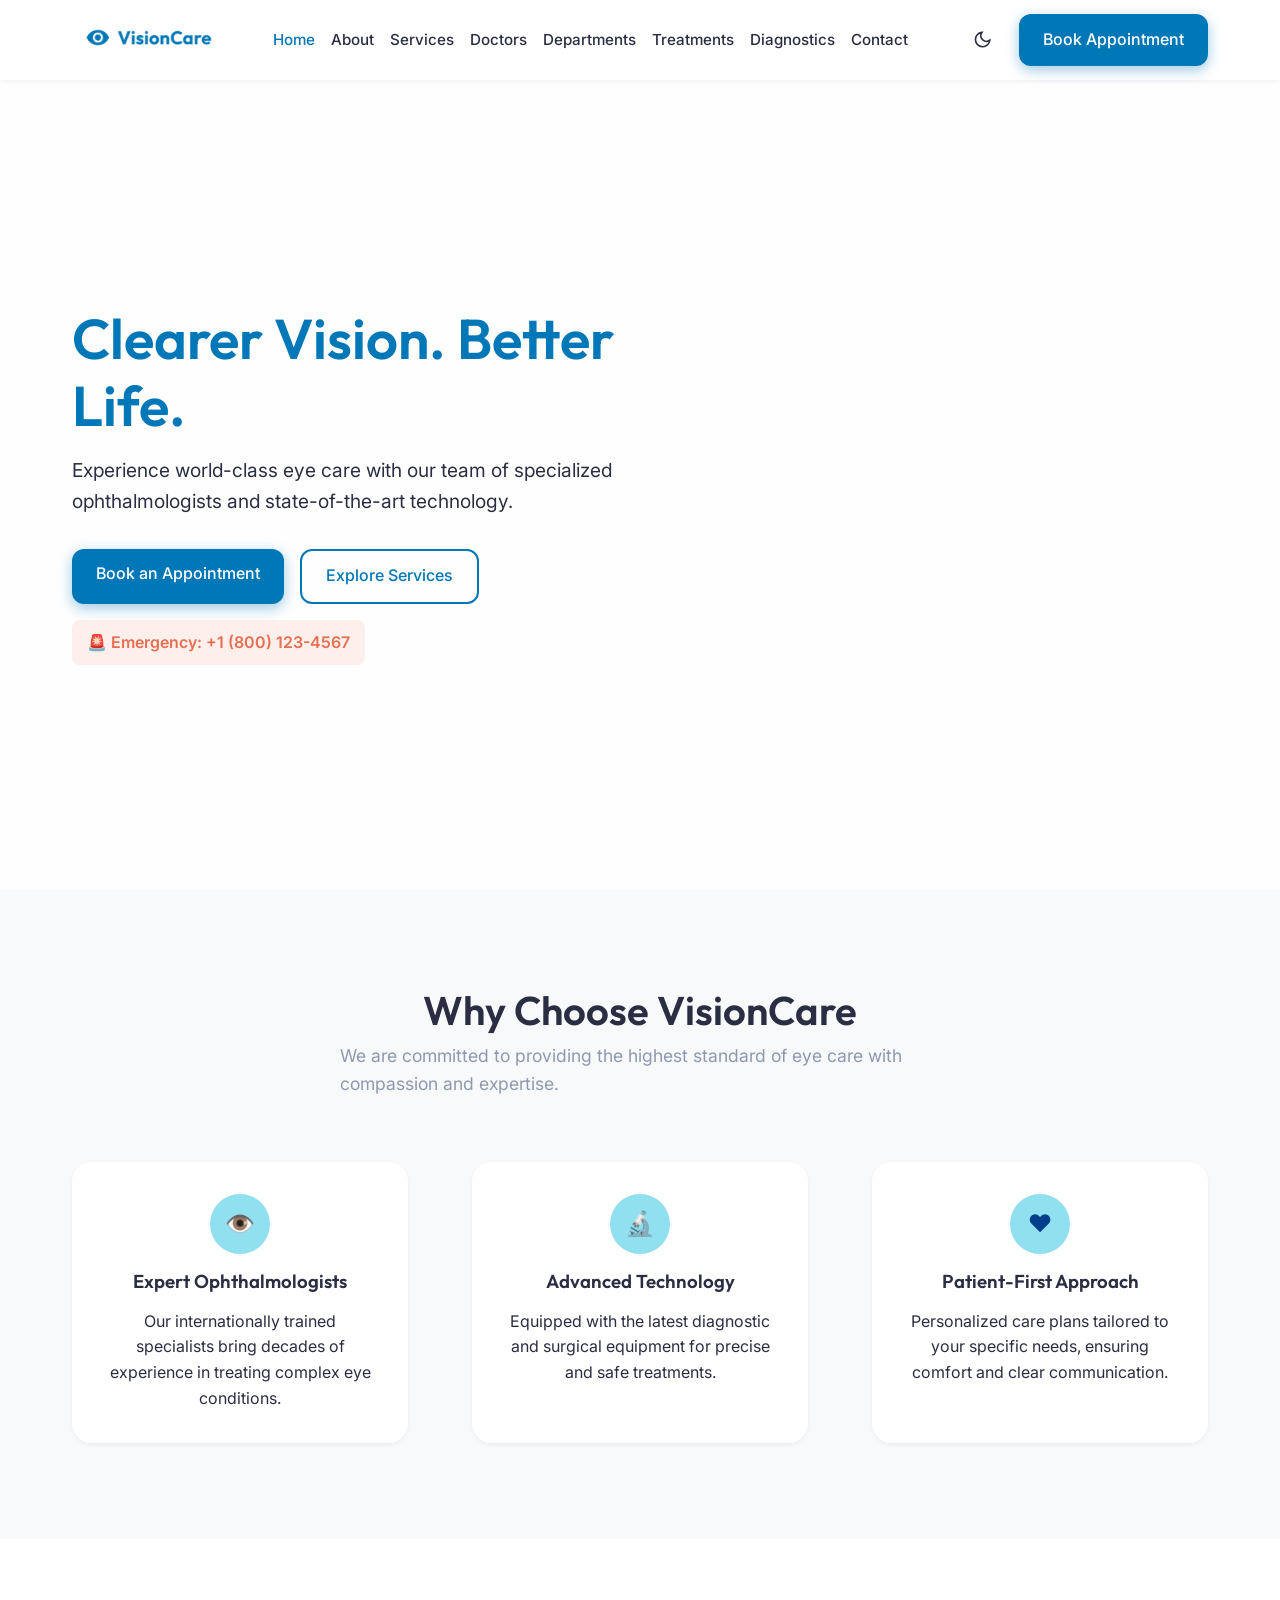
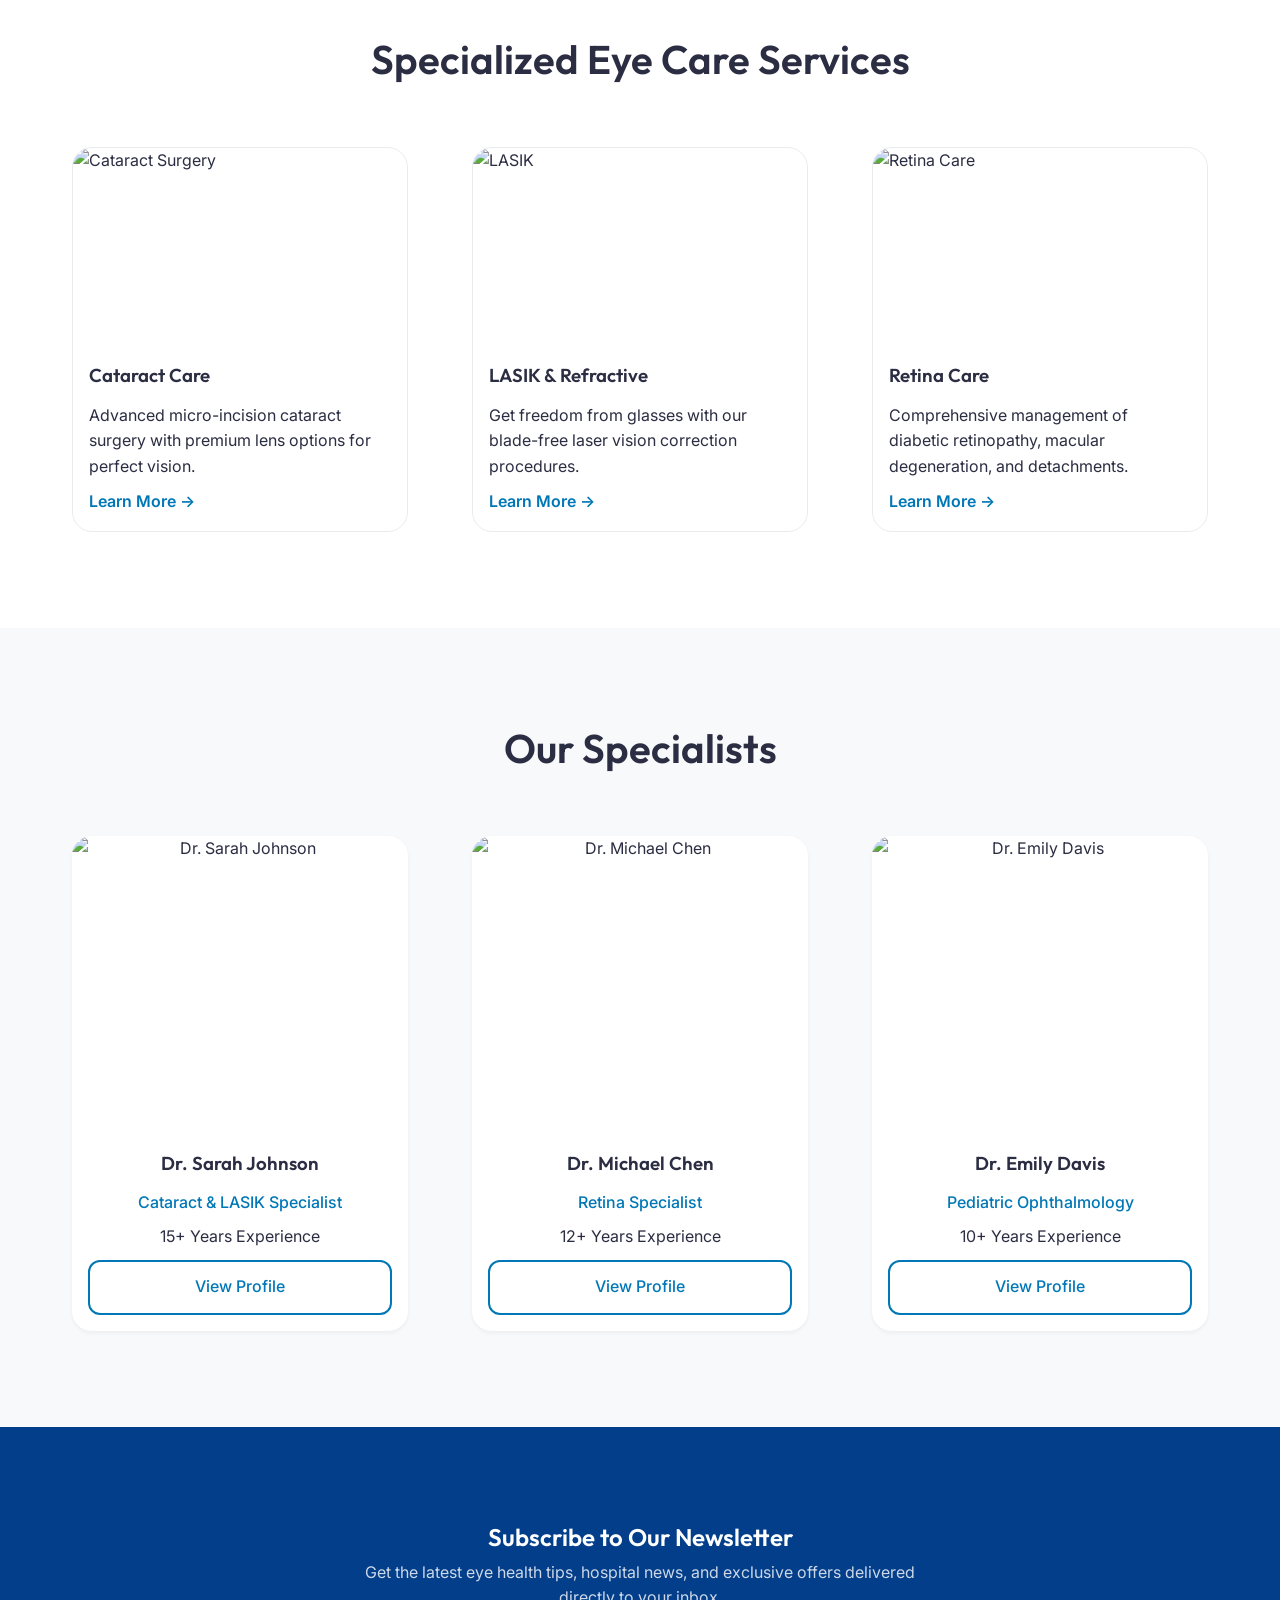
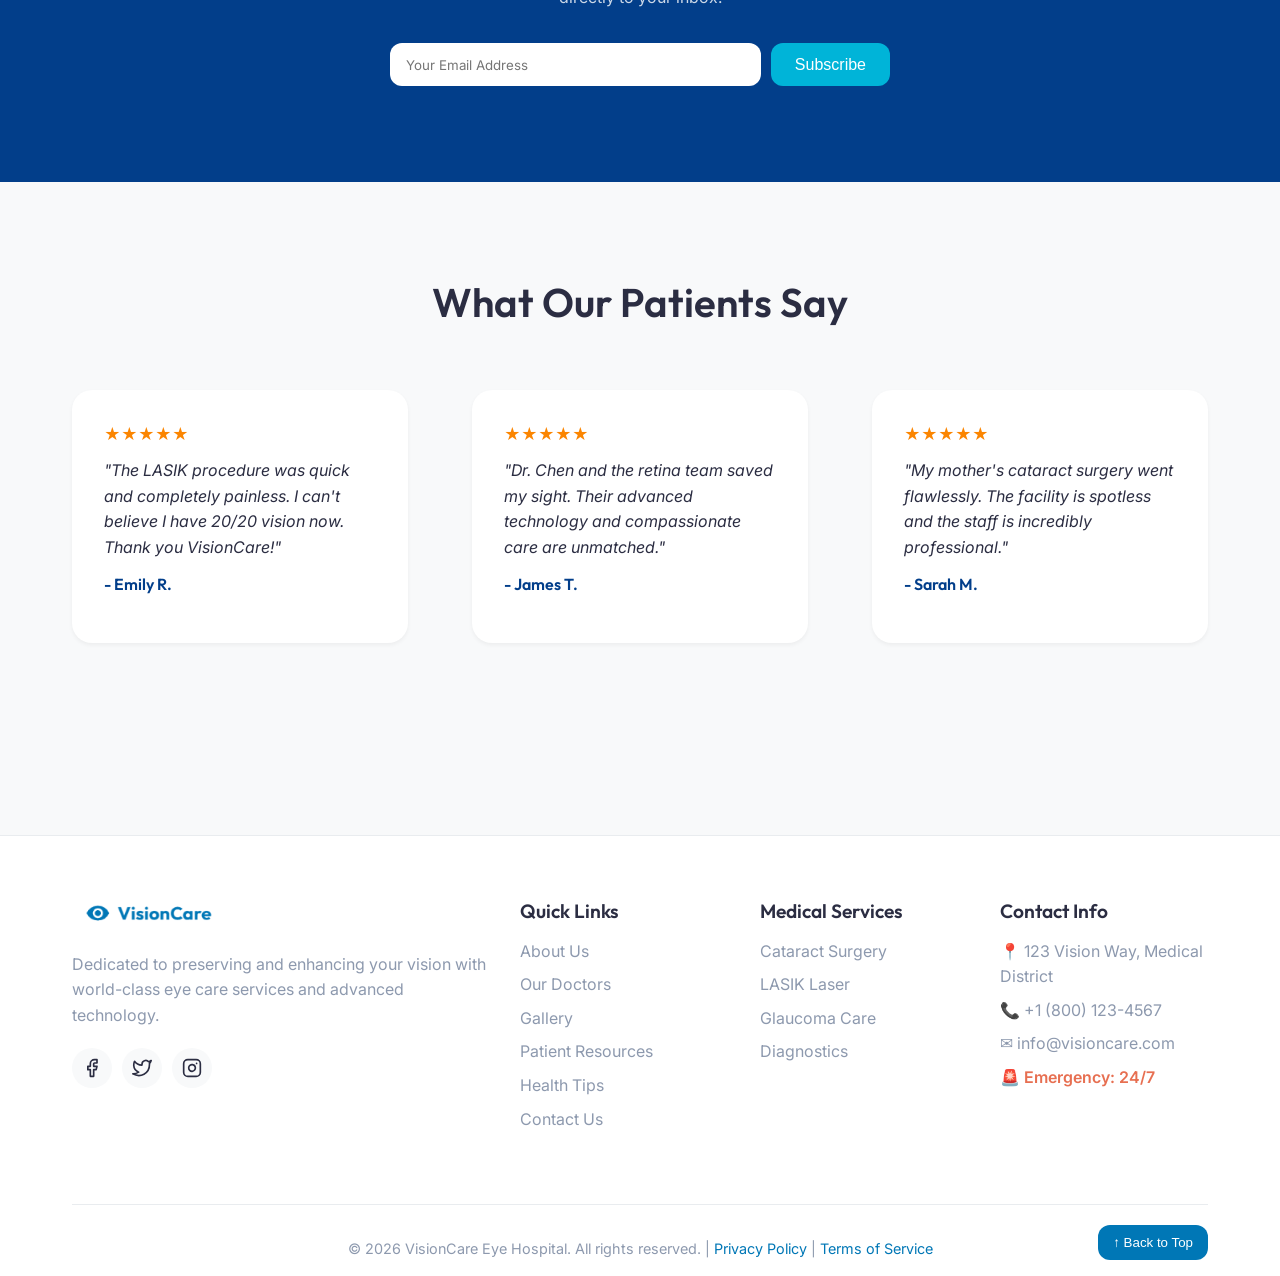
==== index.html @ 97701a2c "first commit" ====
<!DOCTYPE html>
<html lang="en" data-theme="light" dir="ltr">

<head>
    <meta charset="UTF-8">
    <meta name="viewport" content="width=device-width, initial-scale=1.0">
    <title>VisionCare Eye Hospital | Clearer Vision. Better Life.</title>
    <meta name="description"
        content="VisionCare Eye Hospital offers comprehensive ophthalmology services, advanced diagnostics, surgeries, and specialized patient care.">
    <link
        href="https://fonts.googleapis.com/css2?family=Inter:wght@400;500;600&family=Outfit:wght@500;600;700&display=swap"
        rel="stylesheet">
    <link rel="stylesheet" href="css/style.css">
    <style>
        /* Hero Section */
        .hero {
            position: relative;
            height: 90vh;
            min-height: 600px;
            display: flex;
            align-items: center;
            background: linear-gradient(rgba(255, 255, 255, 0.9), rgba(255, 255, 255, 0.8)), url('https://images.pexels.com/photos/31000573/pexels-photo-31000573.jpeg') center/cover;
            overflow: hidden;
        }

        [data-theme='dark'] .hero {
            background: linear-gradient(rgba(18, 18, 18, 0.9), rgba(18, 18, 18, 0.8)), url('https://images.pexels.com/photos/31000573/pexels-photo-31000573.jpeg') center/cover;
        }

        .hero-content {
            max-width: 600px;
        }

        .hero h1 {
            font-size: 3.5rem;
            color: var(--primary-color);
            margin-bottom: var(--spacing-md);
        }

        .hero p {
            font-size: 1.2rem;
            margin-bottom: var(--spacing-lg);
            color: var(--text-dark);
        }

        .hero-btns {
            display: flex;
            gap: var(--spacing-md);
            margin-bottom: var(--spacing-md);
        }

        .emergency-contact {
            display: inline-flex;
            align-items: center;
            gap: 10px;
            padding: 10px 15px;
            background: rgba(231, 111, 81, 0.1);
            color: var(--error);
            border-radius: 8px;
            font-weight: 600;
        }

        /* Why Choose Us */
        .features-grid {
            display: grid;
            grid-template-columns: repeat(auto-fit, minmax(300px, 1fr));
            gap: var(--spacing-lg);
        }

        .feature-card {
            background: var(--bg-white);
            padding: var(--spacing-lg);
            border-radius: var(--border-radius-lg);
            box-shadow: var(--shadow-sm);
            text-align: center;
            transition: transform var(--transition-normal);
        }

        .feature-card:hover {
            transform: translateY(-5px);
            box-shadow: var(--shadow-md);
        }

        .feature-icon {
            width: 60px;
            height: 60px;
            background: var(--primary-light);
            color: var(--primary-dark);
            border-radius: 50%;
            display: flex;
            align-items: center;
            justify-content: center;
            margin: 0 auto var(--spacing-md);
            font-size: 1.5rem;
        }

        /* Services Preview */
        .services-section {
            background-color: var(--bg-white);
        }

        .services-grid {
            display: grid;
            grid-template-columns: repeat(auto-fit, minmax(280px, 1fr));
            gap: var(--spacing-lg);
        }

        .service-card {
            border: 1px solid var(--border-color);
            border-radius: var(--border-radius-lg);
            overflow: hidden;
            transition: var(--transition-normal);
        }

        .service-card:hover {
            box-shadow: var(--shadow-lg);
            border-color: var(--primary-color);
        }

        .service-img {
            height: 200px;
            object-fit: cover;
            width: 100%;
        }

        .service-content {
            padding: var(--spacing-md);
        }

        /* Doctors */
        .doctors-grid {
            display: grid;
            grid-template-columns: repeat(auto-fit, minmax(250px, 1fr));
            gap: var(--spacing-lg);
        }

        .doctor-card {
            background: var(--bg-white);
            border-radius: var(--border-radius-lg);
            overflow: hidden;
            box-shadow: var(--shadow-sm);
            text-align: center;
        }

        .doctor-img {
            width: 100%;
            height: 300px;
            object-fit: cover;
        }

        .doctor-info {
            padding: var(--spacing-md);
        }

        .doctor-specialty {
            color: var(--primary-color);
            font-weight: 500;
            margin-bottom: var(--spacing-sm);
        }

        @media (max-width: 768px) {
            .hero h1 {
                font-size: 2.5rem;
            }

            .hero-btns {
                flex-direction: column;
            }
        }
    </style>
    <link rel="icon" type="image/svg+xml" href="images/favicon.svg">
</head>

<body>
    <!-- Centralized Components -->
    <script src="js/components.js"></script>

    <!-- Hero Section -->
    <section class="hero">
        <div class="container">
            <div class="hero-content fade-in">
                <h1>Clearer Vision. Better Life.</h1>
                <p>Experience world-class eye care with our team of specialized ophthalmologists and state-of-the-art
                    technology.</p>
                <div class="hero-btns">
                    <a href="book.html" class="btn btn-primary">Book an Appointment</a>
                    <a href="services.html" class="btn btn-outline">Explore Services</a>
                </div>
                <div class="emergency-contact">
                    <span>🚨 Emergency: +1 (800) 123-4567</span>
                </div>
            </div>
        </div>
    </section>

    <!-- Why Choose Us -->
    <section class="features">
        <div class="container">
            <h2 class="section-title text-center fade-in">Why Choose VisionCare</h2>
            <p class="section-subtitle fade-in">We are committed to providing the highest standard of eye care with
                compassion and expertise.</p>

            <div class="responsive-grid">
                <div class="feature-card fade-in">
                    <div class="feature-icon">👁️</div>
                    <h3>Expert Ophthalmologists</h3>
                    <p>Our internationally trained specialists bring decades of experience in treating complex eye
                        conditions.</p>
                </div>
                <div class="feature-card fade-in">
                    <div class="feature-icon">🔬</div>
                    <h3>Advanced Technology</h3>
                    <p>Equipped with the latest diagnostic and surgical equipment for precise and safe treatments.</p>
                </div>
                <div class="feature-card fade-in">
                    <div class="feature-icon">❤️</div>
                    <h3>Patient-First Approach</h3>
                    <p>Personalized care plans tailored to your specific needs, ensuring comfort and clear
                        communication.</p>
                </div>
            </div>
        </div>
    </section>

    <!-- Services Preview -->
    <section class="services-section">
        <div class="container">
            <h2 class="section-title text-center fade-in">Specialized Eye Care Services</h2>
            <div class="responsive-grid">
                <!-- Service 1 -->
                <div class="service-card fade-in">
                    <img src="https://images.pexels.com/photos/5843432/pexels-photo-5843432.jpeg" alt="Cataract Surgery"
                        class="service-img">
                    <div class="service-content">
                        <h3>Cataract Care</h3>
                        <p>Advanced micro-incision cataract surgery with premium lens options for perfect vision.</p>
                        <a href="services.html" style="font-weight:600; margin-top:10px; display:inline-block;">Learn
                            More →</a>
                    </div>
                </div>
                <!-- Service 2 -->
                <div class="service-card fade-in">
                    <img src="https://images.pexels.com/photos/5201873/pexels-photo-5201873.jpeg" alt="LASIK"
                        class="service-img">
                    <div class="service-content">
                        <h3>LASIK & Refractive</h3>
                        <p>Get freedom from glasses with our blade-free laser vision correction procedures.</p>
                        <a href="services.html" style="font-weight:600; margin-top:10px; display:inline-block;">Learn
                            More →</a>
                    </div>
                </div>
                <!-- Service 3 -->
                <div class="service-card fade-in">
                    <img src="https://images.pexels.com/photos/5996690/pexels-photo-5996690.jpeg" alt="Retina Care"
                        class="service-img">
                    <div class="service-content">
                        <h3>Retina Care</h3>
                        <p>Comprehensive management of diabetic retinopathy, macular degeneration, and detachments.</p>
                        <a href="services.html" style="font-weight:600; margin-top:10px; display:inline-block;">Learn
                            More →</a>
                    </div>
                </div>
            </div>
        </div>
    </section>

    <!-- Our Specialists -->
    <section class="specialists-section">
        <div class="container">
            <h2 class="section-title text-center fade-in">Our Specialists</h2>
            <div class="responsive-grid">
                <div class="doctor-card fade-in">
                    <img src="https://images.unsplash.com/photo-1559839734-2b71ea197ec2?auto=format&fit=crop&q=80&w=400"
                        alt="Dr. Sarah Johnson" class="doctor-img">
                    <div class="doctor-info">
                        <h3>Dr. Sarah Johnson</h3>
                        <div class="doctor-specialty">Cataract & LASIK Specialist</div>
                        <p>15+ Years Experience</p>
                        <a href="doctors.html" class="btn btn-outline" style="margin-top:10px; width:100%;">View
                            Profile</a>
                    </div>
                </div>
                <div class="doctor-card fade-in">
                    <img src="https://images.unsplash.com/photo-1612349317150-e413f6a5b16d?auto=format&fit=crop&q=80&w=400"
                        alt="Dr. Michael Chen" class="doctor-img">
                    <div class="doctor-info">
                        <h3>Dr. Michael Chen</h3>
                        <div class="doctor-specialty">Retina Specialist</div>
                        <p>12+ Years Experience</p>
                        <a href="doctors.html" class="btn btn-outline" style="margin-top:10px; width:100%;">View
                            Profile</a>
                    </div>
                </div>
                <div class="doctor-card fade-in">
                    <img src="https://images.pexels.com/photos/4173251/pexels-photo-4173251.jpeg"
                        alt="Dr. Emily Davis" class="doctor-img">
                    <div class="doctor-info">
                        <h3>Dr. Emily Davis</h3>
                        <div class="doctor-specialty">Pediatric Ophthalmology</div>
                        <p>10+ Years Experience</p>
                        <a href="doctors.html" class="btn btn-outline" style="margin-top:10px; width:100%;">View
                            Profile</a>
                    </div>
                </div>
            </div>
        </div>
    </section>

    <!-- Global Newsletter Section -->
    <section class="newsletter-section"
        style="background-color: var(--primary-dark); color: white; padding: var(--spacing-xxl) 0;">
        <div class="container text-center fade-in">
            <h2 style="color: white; margin-bottom: var(--spacing-sm);">Subscribe to Our Newsletter</h2>
            <p
                style="color: rgba(255,255,255,0.8); margin-bottom: var(--spacing-lg); max-width: 600px; margin-inline: auto;">
                Get the latest eye health tips, hospital news, and exclusive offers delivered directly to your inbox.
            </p>
            <form style="display: flex; justify-content: center; gap: 10px; max-width: 500px; margin: 0 auto;"
                onsubmit="alert('Subscribed!'); return false;">
                <input type="email" placeholder="Your Email Address" required
                    style="flex: 1; padding: 12px 16px; border: none; border-radius: var(--border-radius); font-family: var(--font-primary);">
                <button type="submit" class="btn"
                    style="background-color: var(--accent-color); color: white;">Subscribe</button>
            </form>
        </div>
    </section>

    <!-- Global Testimonials Section -->
    <section class="testimonials-section" style="background-color: var(--bg-light); padding: var(--spacing-xxl) 0;">
        <div class="container">
            <h2 class="section-title text-center fade-in">What Our Patients Say</h2>
            <div
                class="responsive-grid">
                <div class="fade-in"
                    style="background: var(--bg-white); padding: var(--spacing-lg); border-radius: var(--border-radius-lg); box-shadow: var(--shadow-sm);">
                    <div style="color: #fb8500; margin-bottom: 10px;">★★★★★</div>
                    <p style="font-style: italic; margin-bottom: 15px; color: var(--text-dark);">"The LASIK procedure
                        was quick and completely painless. I can't believe I have 20/20 vision now. Thank you
                        VisionCare!"</p>
                    <h4 style="color: var(--primary-dark);">- Emily R.</h4>
                </div>
                <div class="fade-in"
                    style="background: var(--bg-white); padding: var(--spacing-lg); border-radius: var(--border-radius-lg); box-shadow: var(--shadow-sm);">
                    <div style="color: #fb8500; margin-bottom: 10px;">★★★★★</div>
                    <p style="font-style: italic; margin-bottom: 15px; color: var(--text-dark);">"Dr. Chen and the
                        retina team saved my sight. Their advanced technology and compassionate care are unmatched."</p>
                    <h4 style="color: var(--primary-dark);">- James T.</h4>
                </div>
                <div class="fade-in"
                    style="background: var(--bg-white); padding: var(--spacing-lg); border-radius: var(--border-radius-lg); box-shadow: var(--shadow-sm);">
                    <div style="color: #fb8500; margin-bottom: 10px;">★★★★★</div>
                    <p style="font-style: italic; margin-bottom: 15px; color: var(--text-dark);">"My mother's cataract
                        surgery went flawlessly. The facility is spotless and the staff is incredibly professional."</p>
                    <h4 style="color: var(--primary-dark);">- Sarah M.</h4>
                </div>
            </div>
        </div>
    </section>


    <script src="js/main.js"></script>
</body>

</html>
---- css/style.css ----
:root {
    /* Colors */
    --primary-color: #0077b6; /* Medical Blue */
    --primary-dark: #023e8a;
    --primary-light: #90e0ef;
    --accent-color: #00b4d8; /* Teal/Cyan accent */
    --text-dark: #2b2d42;
    --text-light: #8d99ae;
    --bg-light: #f8f9fa;
    --bg-white: #ffffff;
    --border-color: #e9ecef;
    --success: #2a9d8f;
    --error: #e76f51;

    /* Typography */
    --font-primary: 'Inter', system-ui, -apple-system, sans-serif;
    --font-heading: 'Outfit', 'Inter', system-ui, sans-serif;
    
    /* Spacing */
    --spacing-xs: 0.25rem;
    --spacing-sm: 0.5rem;
    --spacing-md: 1rem;
    --spacing-lg: 2rem;
    --spacing-xl: 4rem;
    --spacing-xxl: 6rem;

    /* Layout */
    --container-width: 1200px;
    --border-radius: 12px;
    --border-radius-lg: 20px;
    
    /* Shadows */
    --shadow-sm: 0 2px 4px rgba(0,0,0,0.05);
    --shadow-md: 0 4px 6px rgba(0,0,0,0.07);
    --shadow-lg: 0 10px 15px rgba(0,0,0,0.1);
    
    /* Transitions */
    --transition-fast: 0.2s ease-in-out;
    --transition-normal: 0.3s ease-in-out;
}

[data-theme='dark'] {
    --primary-color: #00b4d8;
    --primary-dark: #90e0ef;
    --text-dark: #f8f9fa;
    --text-light: #adb5bd;
    --bg-light: #121212;
    --bg-white: #1e1e1e;
    --border-color: #2b2d42;
    --shadow-sm: 0 2px 4px rgba(0,0,0,0.2);
    --shadow-md: 0 4px 6px rgba(0,0,0,0.3);
    --shadow-lg: 0 10px 15px rgba(0,0,0,0.4);
}

* {
    margin: 0;
    padding: 0;
    box-sizing: border-box;
}

html {
    scroll-behavior: smooth;
    overflow-x: hidden;
    width: 100%;
    max-width: 100vw;
    box-sizing: border-box;
}

body {
    font-family: var(--font-primary);
    color: var(--text-dark);
    background-color: var(--bg-light);
    line-height: 1.6;
    overflow-x: hidden;
    width: 100%;
    max-width: 100vw;
    box-sizing: border-box;
    transition: background-color var(--transition-normal), color var(--transition-normal);
}

[dir="rtl"] body {
    text-align: right;
}

.container {
    width: 100%;
    max-width: var(--container-width);
    margin: 0 auto;
    padding: 0 var(--spacing-lg);
    box-sizing: border-box;
}

/* Global Responsive Grid for Cards */
.responsive-grid {
    display: grid;
    grid-template-columns: repeat(auto-fit, minmax(300px, 1fr));
    gap: var(--spacing-xl);
    margin-top: var(--spacing-xl);
    width: 100%;
}

h1, h2, h3, h4, h5, h6 {
    font-family: var(--font-heading);
    font-weight: 600;
    line-height: 1.2;
    margin-bottom: var(--spacing-md);
    color: var(--text-dark);
}

a {
    text-decoration: none;
    color: var(--primary-color);
    transition: color var(--transition-fast);
}

a:hover {
    color: var(--primary-dark);
}

img {
    max-width: 100%;
    height: auto;
    display: block;
}

/* Typography Utilities */
.text-center { text-align: center; }
.section-title {
    font-size: 2.5rem;
    margin-bottom: var(--spacing-sm);
}
.section-subtitle {
    color: var(--text-light);
    font-size: 1.1rem;
    max-width: 600px;
    margin: 0 auto var(--spacing-xl);
}

/* Buttons */
.btn {
    display: inline-block;
    padding: 0.8rem 1.5rem;
    border-radius: var(--border-radius);
    font-weight: 500;
    cursor: pointer;
    border: none;
    transition: all var(--transition-fast);
    font-size: 1rem;
    text-align: center;
}

.btn-primary {
    background-color: var(--primary-color);
    color: white;
    box-shadow: 0 4px 14px 0 rgba(0, 119, 182, 0.39);
}

.btn-primary:hover {
    background-color: var(--primary-dark);
    color: white;
    transform: translateY(-2px);
    box-shadow: 0 6px 20px rgba(0, 119, 182, 0.23);
}

.btn-outline {
    background-color: transparent;
    color: var(--primary-color);
    border: 2px solid var(--primary-color);
}

.btn-outline:hover {
    background-color: var(--primary-color);
    color: white;
}

/* Header */
.header {
    background-color: var(--bg-white);
    box-shadow: var(--shadow-sm);
    position: sticky;
    top: 0;
    z-index: 1000;
    transition: background-color var(--transition-normal);
}

.nav-container {
    display: flex;
    justify-content: space-between;
    align-items: center;
    height: 80px;
}

.logo {
    display: flex;
    align-items: center;
    gap: 10px;
    font-size: 1.5rem;
    font-weight: 700;
    font-family: var(--font-heading);
    color: var(--primary-color);
}

.nav-links {
    display: flex;
    gap: var(--spacing-md);
    list-style: none;
}

.nav-links a {
    color: var(--text-dark);
    font-weight: 500;
    font-size: 0.95rem;
}

.nav-links a:hover, .nav-links a.active {
    color: var(--primary-color);
}

.nav-actions {
    display: flex;
    align-items: center;
    gap: var(--spacing-md);
}

.icon-btn {
    background: none;
    border: none;
    color: var(--text-dark);
    font-size: 1.2rem;
    cursor: pointer;
    display: flex;
    align-items: center;
    justify-content: center;
    width: 40px;
    height: 40px;
    border-radius: 50%;
    transition: background-color var(--transition-fast);
}

.icon-btn:hover {
    background-color: var(--bg-light);
}

.mobile-menu-btn {
    display: none;
}

/* Sidebar (Hidden on desktop) */
.sidebar {
    display: none;
}

/* Footer */
.footer {
    background-color: var(--bg-white);
    padding: var(--spacing-xl) 0 var(--spacing-md);
    margin-top: var(--spacing-xxl);
    border-top: 1px solid var(--border-color);
}

.footer-grid {
    display: grid;
    grid-template-columns: 2fr 1fr 1fr 1fr;
    gap: var(--spacing-lg);
    margin-bottom: var(--spacing-xl);
}

.footer-col h4 {
    font-size: 1.2rem;
    margin-bottom: var(--spacing-md);
}

.footer-links {
    list-style: none;
}

.footer-links li {
    margin-bottom: var(--spacing-sm);
}

.footer-links a {
    color: var(--text-light);
}

.footer-links a:hover {
    color: var(--primary-color);
}

.social-icon {
    display: flex;
    align-items: center;
    justify-content: center;
    width: 40px;
    height: 40px;
    background-color: var(--bg-light);
    color: var(--text-dark);
    border-radius: 50%;
    transition: background-color var(--transition-fast), color var(--transition-fast), transform var(--transition-fast);
    font-weight: 600;
    font-size: 0.9rem;
}

.social-icon:hover {
    background-color: var(--primary-color);
    color: white;
    transform: translateY(-3px);
}

.footer-bottom {
    text-align: center;
    padding-top: var(--spacing-lg);
    border-top: 1px solid var(--border-color);
    color: var(--text-light);
    font-size: 0.9rem;
}

/* Utility Animations */
.fade-in {
    opacity: 0;
    transform: translateY(20px);
    transition: opacity 0.6s ease-out, transform 0.6s ease-out;
}

.fade-in.visible {
    opacity: 1;
    transform: translateY(0);
}

/* Sections */
section {
    padding: var(--spacing-xxl) 0;
}

/* Responsive */
@media (max-width: 1024px) {
    .nav-links {
        display: none;
    }
    
    .nav-actions .btn-primary {
        display: none;
    }
    
    .mobile-menu-btn {
        display: flex;
    }

    .sidebar {
        display: block;
        position: fixed;
        top: 0;
        right: -100%;
        width: 300px;
        height: 100vh;
        background-color: var(--bg-white);
        box-shadow: var(--shadow-lg);
        z-index: 1001;
        transition: right 0.3s ease;
        padding: var(--spacing-lg);
        overflow-y: auto;
    }

    .sidebar.active {
        right: 0;
    }

    [dir="rtl"] .sidebar {
        right: auto;
        left: -100%;
        transition: left 0.3s ease;
    }

    [dir="rtl"] .sidebar.active {
        left: 0;
    }

    .sidebar .nav-links {
        display: flex;
        flex-direction: column;
        margin-top: var(--spacing-xl);
    }
    
    .sidebar-overlay {
        position: fixed;
        top: 0;
        left: 0;
        width: 100%;
        height: 100%;
        background: rgba(0,0,0,0.5);
        z-index: 1000;
        display: none;
    }
    
    .sidebar-overlay.active {
        display: block;
    }
    
    .footer-grid {
        grid-template-columns: 1fr 1fr;
    }

    /* Tablet 2x2 Grid for Responsive Cards */
    .responsive-grid {
        grid-template-columns: repeat(2, 1fr) !important;
        gap: var(--spacing-lg);
    }
    
    /* Center the 3rd card if there is an odd number of items */
    .responsive-grid > *:last-child:nth-child(odd) {
        grid-column: 1 / -1;
        width: calc(50% - (var(--spacing-lg) / 2));
        margin-left: auto;
        margin-right: auto;
    }
}

@media (max-width: 768px) {
    .footer-grid {
        grid-template-columns: 1fr;
    }
    
    section {
        padding: var(--spacing-xl) 0;
    }
    
    .section-title {
        font-size: 2rem;
    }

    /* Mobile 1-Column Grid */
    .responsive-grid {
        grid-template-columns: 1fr !important;
    }
    
    /* Reset the centered odd card on mobile so it takes full width */
    .responsive-grid > *:last-child:nth-child(odd) {
        grid-column: auto;
        width: 100%;
        margin-left: 0;
        margin-right: 0;
    }
}
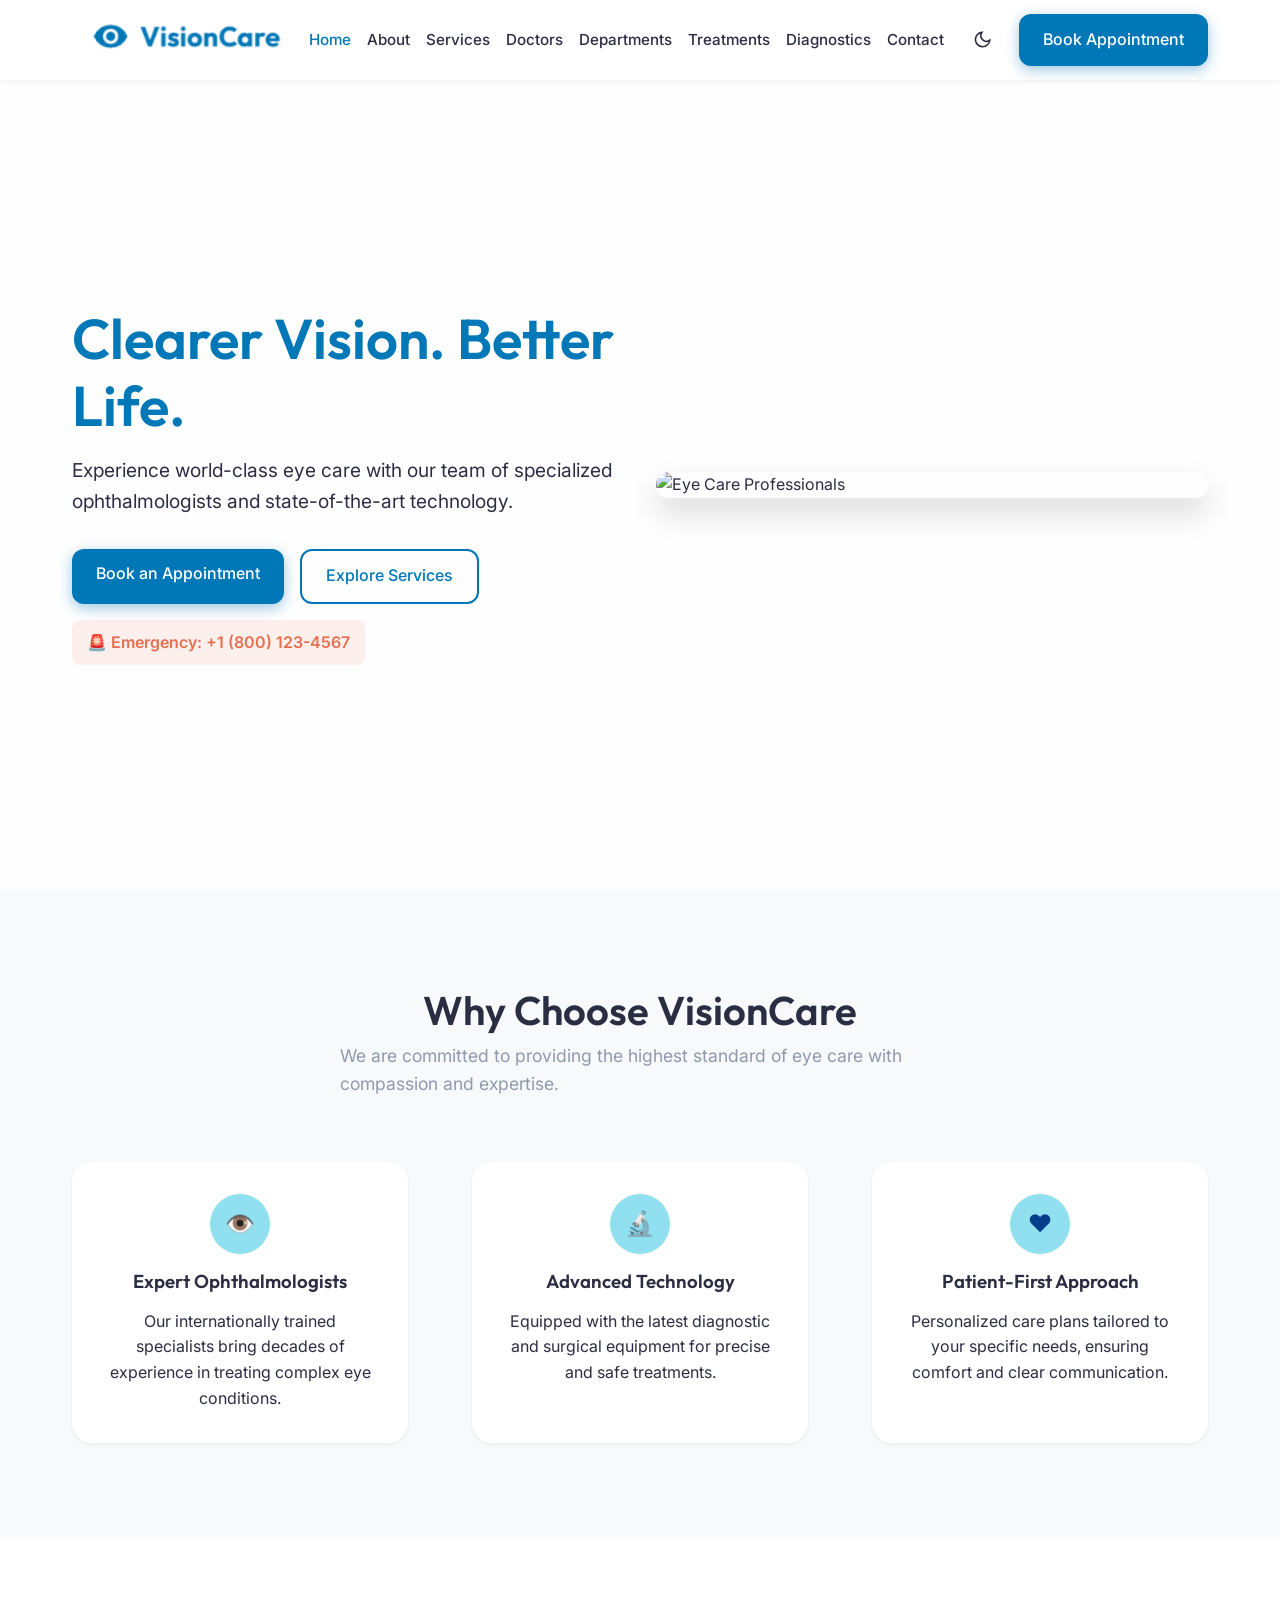
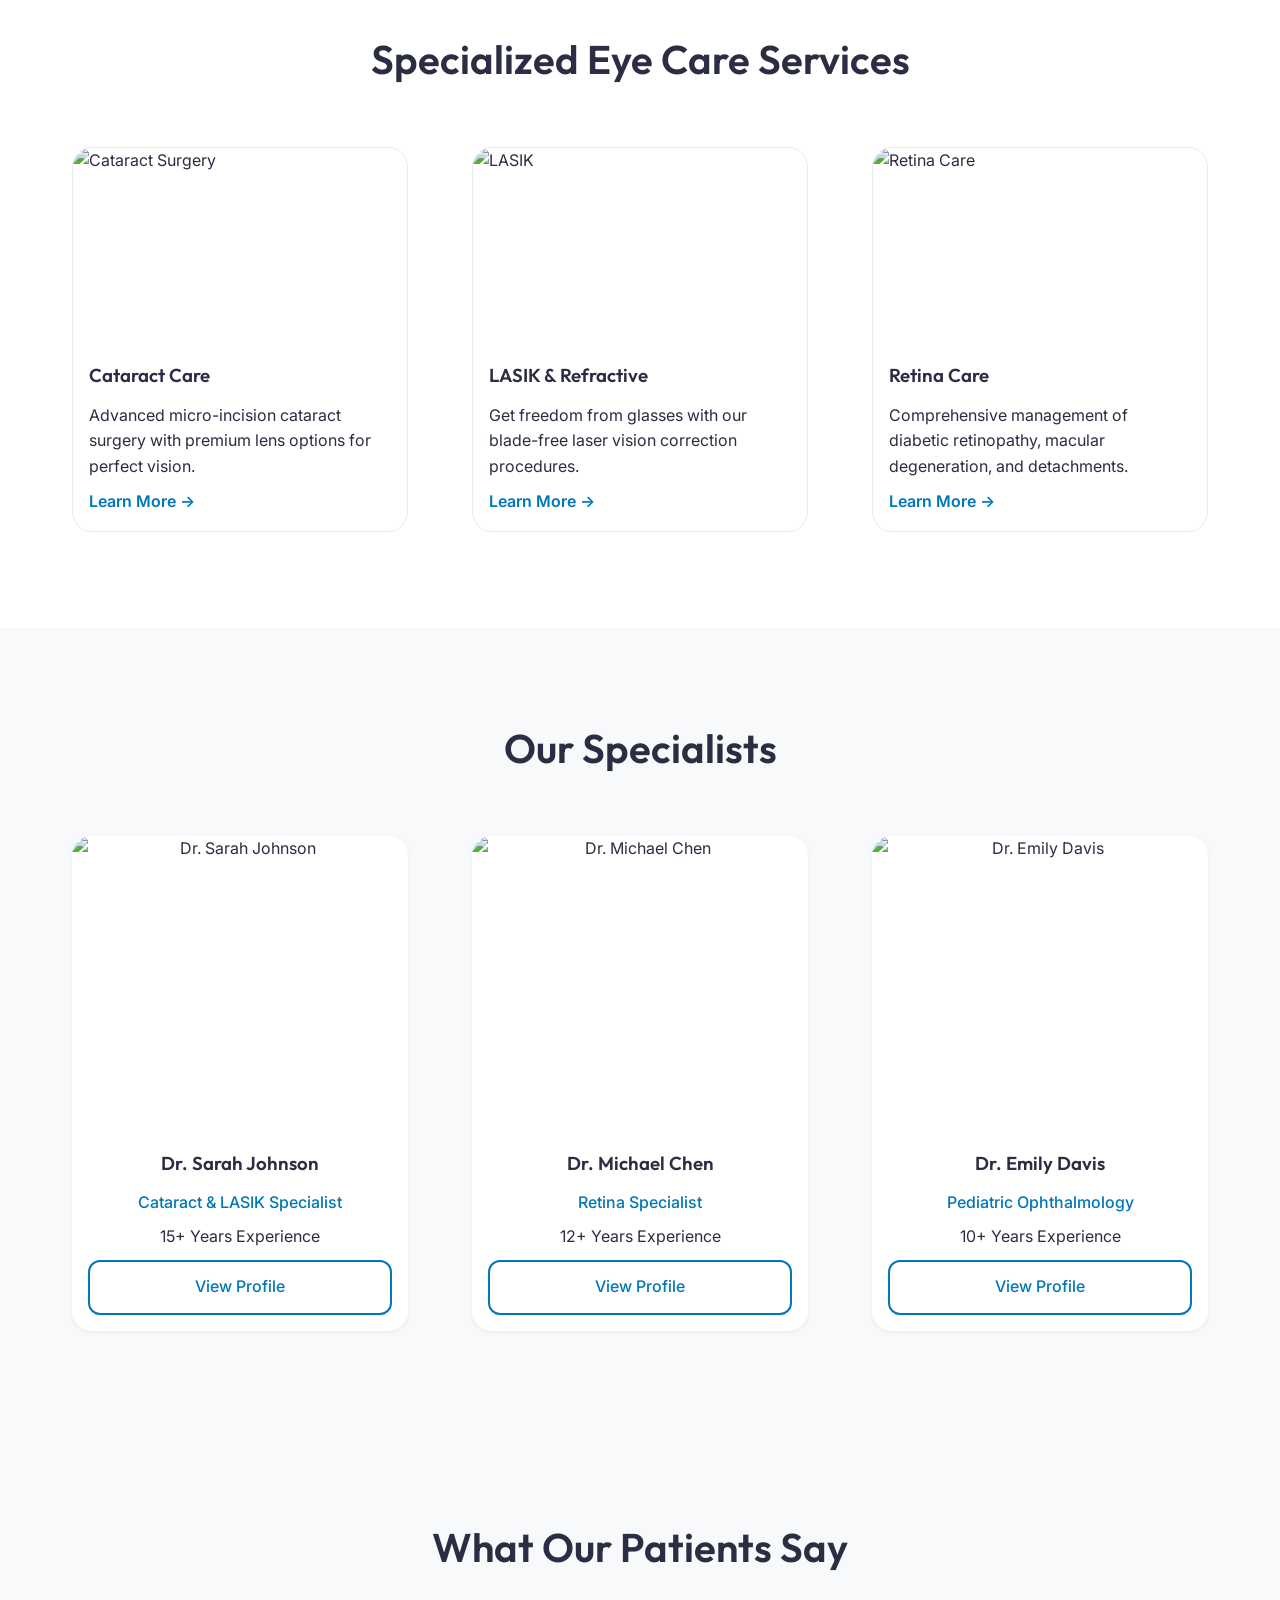
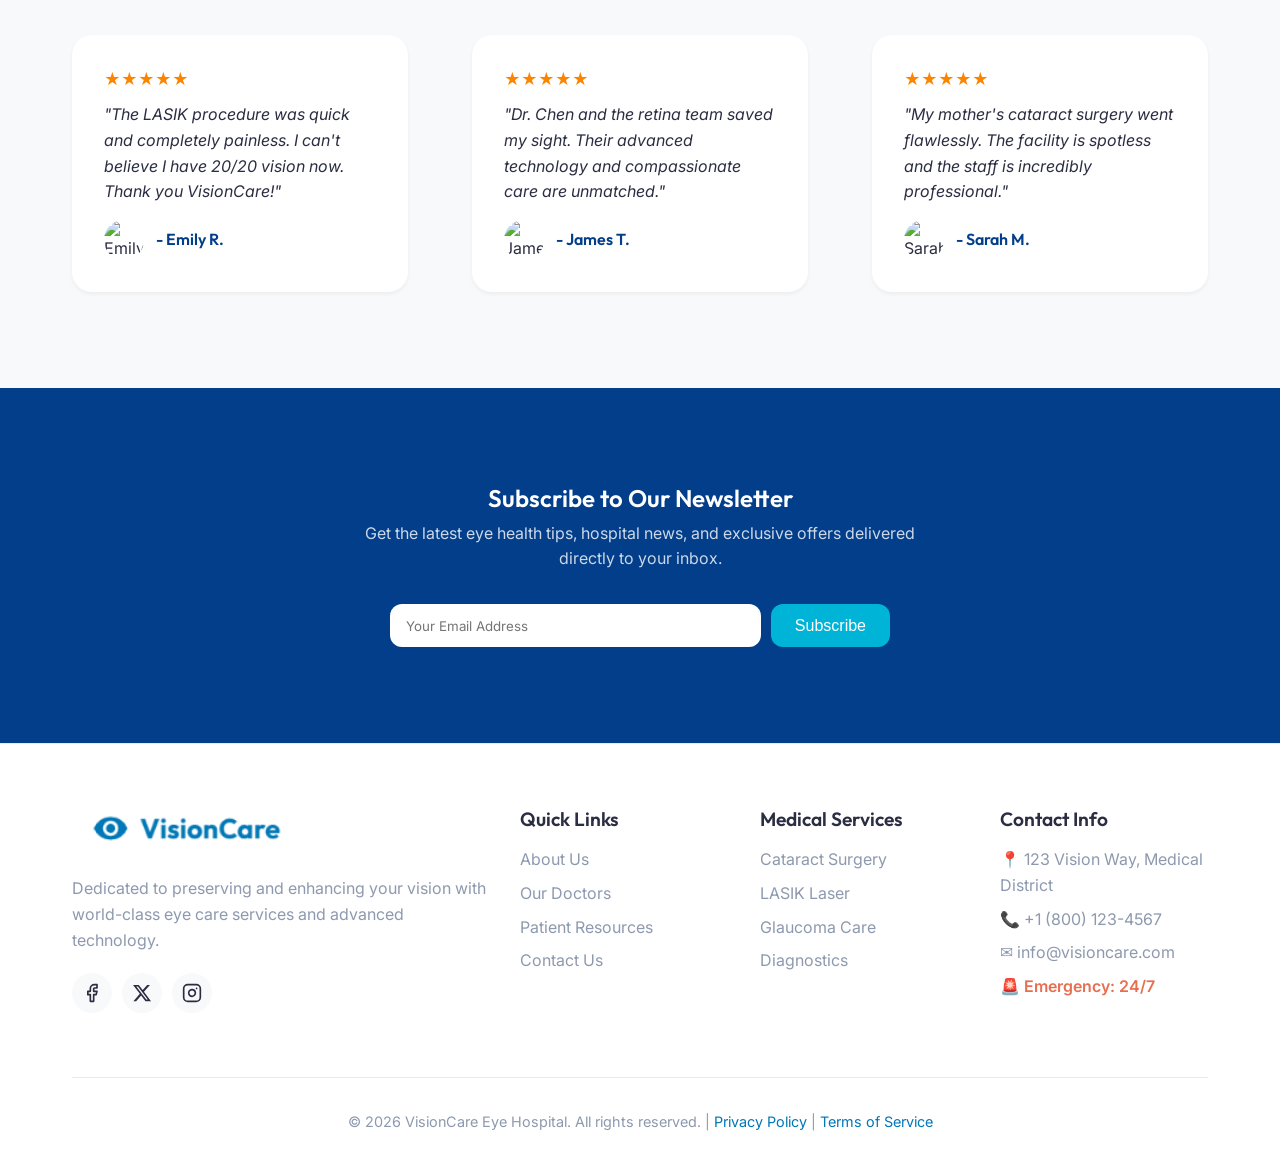
==== commit 78aed086: "correctios" ====
--- a/index.html
+++ b/index.html
@@ -166,6 +166,17 @@
             .hero-btns {
                 flex-direction: column;
             }
+            .hero .container {
+                flex-direction: column;
+                text-align: center;
+                gap: 2rem;
+            }
+            .hero-content {
+                max-width: 100% !important;
+            }
+            .hero-image {
+                margin-top: 2rem;
+            }
         }
     </style>
     <link rel="icon" type="image/svg+xml" href="images/favicon.svg">
@@ -177,8 +188,8 @@
 
     <!-- Hero Section -->
     <section class="hero">
-        <div class="container">
-            <div class="hero-content fade-in">
+        <div class="container" style="display: flex; align-items: center; justify-content: space-between; gap: 2rem;">
+            <div class="hero-content fade-in" style="flex: 1; max-width: 600px;">
                 <h1>Clearer Vision. Better Life.</h1>
                 <p>Experience world-class eye care with our team of specialized ophthalmologists and state-of-the-art
                     technology.</p>
@@ -189,6 +200,9 @@
                 <div class="emergency-contact">
                     <span>🚨 Emergency: +1 (800) 123-4567</span>
                 </div>
+            </div>
+            <div class="hero-image fade-in" style="flex: 1;">
+                <img src="https://images.pexels.com/photos/31000573/pexels-photo-31000573.jpeg" alt="Eye Care Professionals" style="width: 100%; height: auto; border-radius: 15px; box-shadow: 0 15px 30px rgba(0,0,0,0.15);">
             </div>
         </div>
     </section>
@@ -300,6 +314,47 @@
                         <p>10+ Years Experience</p>
                         <a href="doctors.html" class="btn btn-outline" style="margin-top:10px; width:100%;">View
                             Profile</a>
+                    </div>
+                </div>
+            </div>
+        </div>
+    </section>
+
+    <!-- Global Testimonials Section -->
+    <section class="testimonials-section" style="background-color: var(--bg-light); padding: var(--spacing-xxl) 0;">
+        <div class="container">
+            <h2 class="section-title text-center fade-in">What Our Patients Say</h2>
+            <div
+                class="responsive-grid">
+                <div class="fade-in"
+                    style="background: var(--bg-white); padding: var(--spacing-lg); border-radius: var(--border-radius-lg); box-shadow: var(--shadow-sm);">
+                    <div style="color: #fb8500; margin-bottom: 10px;">★★★★★</div>
+                    <p style="font-style: italic; margin-bottom: 15px; color: var(--text-dark);">"The LASIK procedure
+                        was quick and completely painless. I can't believe I have 20/20 vision now. Thank you
+                        VisionCare!"</p>
+                    <div style="display: flex; align-items: center; gap: 12px; margin-top: 15px;">
+                        <img src="https://images.unsplash.com/photo-1438761681033-6461ffad8d80?w=100&h=100&fit=crop" alt="Emily R." style="width: 40px; height: 40px; border-radius: 50%; object-fit: cover;">
+                        <h4 style="color: var(--primary-dark); margin: 0;">- Emily R.</h4>
+                    </div>
+                </div>
+                <div class="fade-in"
+                    style="background: var(--bg-white); padding: var(--spacing-lg); border-radius: var(--border-radius-lg); box-shadow: var(--shadow-sm);">
+                    <div style="color: #fb8500; margin-bottom: 10px;">★★★★★</div>
+                    <p style="font-style: italic; margin-bottom: 15px; color: var(--text-dark);">"Dr. Chen and the
+                        retina team saved my sight. Their advanced technology and compassionate care are unmatched."</p>
+                    <div style="display: flex; align-items: center; gap: 12px; margin-top: 15px;">
+                        <img src="https://images.unsplash.com/photo-1500648767791-00dcc994a43e?w=100&h=100&fit=crop" alt="James T." style="width: 40px; height: 40px; border-radius: 50%; object-fit: cover;">
+                        <h4 style="color: var(--primary-dark); margin: 0;">- James T.</h4>
+                    </div>
+                </div>
+                <div class="fade-in"
+                    style="background: var(--bg-white); padding: var(--spacing-lg); border-radius: var(--border-radius-lg); box-shadow: var(--shadow-sm);">
+                    <div style="color: #fb8500; margin-bottom: 10px;">★★★★★</div>
+                    <p style="font-style: italic; margin-bottom: 15px; color: var(--text-dark);">"My mother's cataract
+                        surgery went flawlessly. The facility is spotless and the staff is incredibly professional."</p>
+                    <div style="display: flex; align-items: center; gap: 12px; margin-top: 15px;">
+                        <img src="https://images.unsplash.com/photo-1544005313-94ddf0286df2?w=100&h=100&fit=crop" alt="Sarah M." style="width: 40px; height: 40px; border-radius: 50%; object-fit: cover;">
+                        <h4 style="color: var(--primary-dark); margin: 0;">- Sarah M.</h4>
                     </div>
                 </div>
             </div>
@@ -325,38 +380,6 @@
         </div>
     </section>
 
-    <!-- Global Testimonials Section -->
-    <section class="testimonials-section" style="background-color: var(--bg-light); padding: var(--spacing-xxl) 0;">
-        <div class="container">
-            <h2 class="section-title text-center fade-in">What Our Patients Say</h2>
-            <div
-                class="responsive-grid">
-                <div class="fade-in"
-                    style="background: var(--bg-white); padding: var(--spacing-lg); border-radius: var(--border-radius-lg); box-shadow: var(--shadow-sm);">
-                    <div style="color: #fb8500; margin-bottom: 10px;">★★★★★</div>
-                    <p style="font-style: italic; margin-bottom: 15px; color: var(--text-dark);">"The LASIK procedure
-                        was quick and completely painless. I can't believe I have 20/20 vision now. Thank you
-                        VisionCare!"</p>
-                    <h4 style="color: var(--primary-dark);">- Emily R.</h4>
-                </div>
-                <div class="fade-in"
-                    style="background: var(--bg-white); padding: var(--spacing-lg); border-radius: var(--border-radius-lg); box-shadow: var(--shadow-sm);">
-                    <div style="color: #fb8500; margin-bottom: 10px;">★★★★★</div>
-                    <p style="font-style: italic; margin-bottom: 15px; color: var(--text-dark);">"Dr. Chen and the
-                        retina team saved my sight. Their advanced technology and compassionate care are unmatched."</p>
-                    <h4 style="color: var(--primary-dark);">- James T.</h4>
-                </div>
-                <div class="fade-in"
-                    style="background: var(--bg-white); padding: var(--spacing-lg); border-radius: var(--border-radius-lg); box-shadow: var(--shadow-sm);">
-                    <div style="color: #fb8500; margin-bottom: 10px;">★★★★★</div>
-                    <p style="font-style: italic; margin-bottom: 15px; color: var(--text-dark);">"My mother's cataract
-                        surgery went flawlessly. The facility is spotless and the staff is incredibly professional."</p>
-                    <h4 style="color: var(--primary-dark);">- Sarah M.</h4>
-                </div>
-            </div>
-        </div>
-    </section>
-
 
     <script src="js/main.js"></script>
 </body>
--- a/css/style.css
+++ b/css/style.css
@@ -75,6 +75,7 @@
     width: 100%;
     max-width: 100vw;
     box-sizing: border-box;
+    padding-top: 80px; /* Accounts for fixed header */
     transition: background-color var(--transition-normal), color var(--transition-normal);
 }
 
@@ -177,7 +178,8 @@
 .header {
     background-color: var(--bg-white);
     box-shadow: var(--shadow-sm);
-    position: sticky;
+    position: fixed;
+    width: 100%;
     top: 0;
     z-index: 1000;
     transition: background-color var(--transition-normal);
@@ -254,7 +256,6 @@
 .footer {
     background-color: var(--bg-white);
     padding: var(--spacing-xl) 0 var(--spacing-md);
-    margin-top: var(--spacing-xxl);
     border-top: 1px solid var(--border-color);
 }
 
@@ -408,9 +409,8 @@
     /* Center the 3rd card if there is an odd number of items */
     .responsive-grid > *:last-child:nth-child(odd) {
         grid-column: 1 / -1;
-        width: calc(50% - (var(--spacing-lg) / 2));
-        margin-left: auto;
-        margin-right: auto;
+        justify-self: center;
+        width: calc(50% - calc(var(--spacing-lg) / 2));
     }
 }
 
